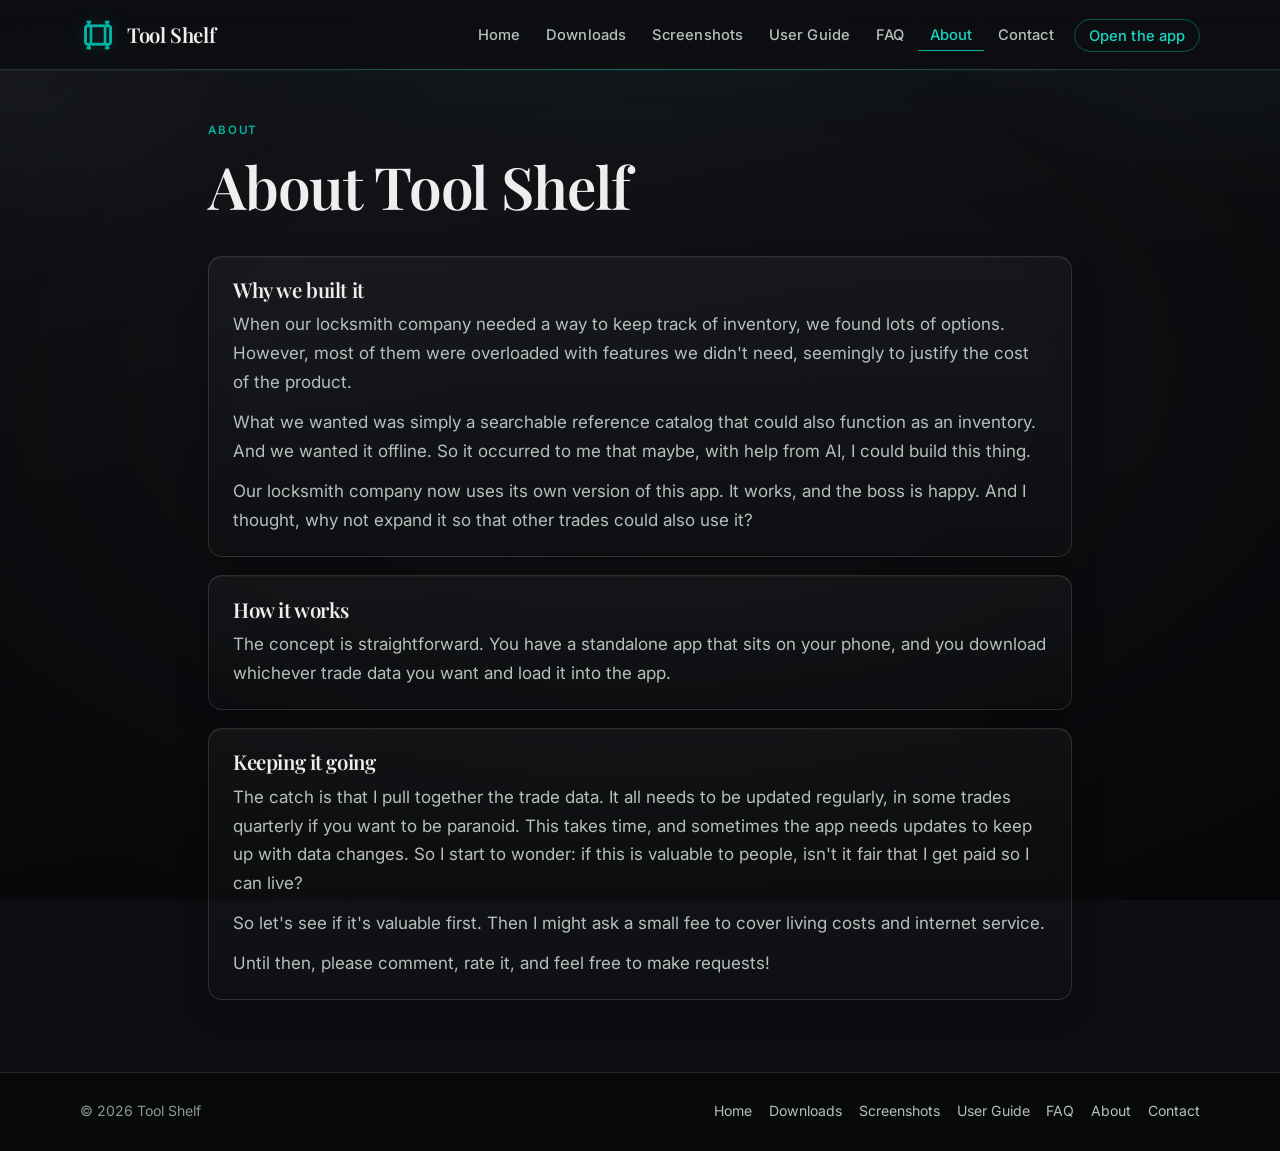
==== about.html @ e77a437c "Add an About page Introduce the approved About Tool Shelf copy and link it from the navigation on ev" ====
<!DOCTYPE html>
<!--
  Log Master website — About page
  Edit the wording on this page in the <main> section below.
  The header and footer are repeated in each HTML file, so update a link
  or the copyright line in every page. Colors, fonts, and layout live in css/styles.css.
  Images live in assets/.
-->
<html lang="en">
<head>
  <meta charset="utf-8">
  <meta name="viewport" content="width=device-width, initial-scale=1">
  <title>About — Tool Shelf</title>
  <meta name="description" content="Why Tool Shelf was built, how it works, and how it is kept going.">
  <meta name="theme-color" content="#0d0e11">
  <link rel="icon" href="assets/favicon.ico">
  <link rel="icon" type="image/png" sizes="32x32" href="assets/favicon-32.png">
  <link rel="apple-touch-icon" href="assets/apple-touch-icon.png">
  <link rel="preconnect" href="https://fonts.googleapis.com">
  <link rel="preconnect" href="https://fonts.gstatic.com" crossorigin>
  <link href="https://fonts.googleapis.com/css2?family=Inter:wght@400;500;600&family=Playfair+Display:wght@500;600;700&display=swap" rel="stylesheet">
  <link rel="stylesheet" href="css/styles.css">
  <style>
    /* About page only: keep a gap between paragraphs inside a section. */
    .faq-item p + p { margin-top: 0.7rem; }
  </style>
</head>
<body>
  <a class="skip" href="#content">Skip to content</a>
  <header class="site-header">
    <div class="wrap header-inner">
      <a class="brand" href="index.html">
        <img src="assets/logo.png" width="36" height="36" alt="">
        <span class="brand-name">Tool Shelf</span>
      </a>
      <input type="checkbox" id="nav-toggle" class="nav-toggle">
      <label for="nav-toggle" class="menu-btn"><span class="sr-only">Menu</span><span class="bars" aria-hidden="true"></span></label>
      <nav class="site-nav" aria-label="Primary">
          <ul>
            <li><a href="index.html">Home</a></li>
            <li><a href="downloads.html">Downloads</a></li>
            <li><a href="screenshots.html">Screenshots</a></li>
            <li><a href="guide.html">User Guide</a></li>
            <li><a href="faq.html">FAQ</a></li>
            <li><a href="about.html" aria-current="page">About</a></li>
            <li><a href="contact.html">Contact</a></li>
            <li><a class="header-cta" href="https://selfnow5784-collab.github.io/log-master/">Open the app</a></li>
          </ul>
      </nav>
    </div>
  </header>

  <main id="content" class="page">
    <div class="wrap">
      <header class="page-head">
        <span class="kicker">About</span>
        <h1>About Tool Shelf</h1>
      </header>

      <div class="faq-list">
        <section class="faq-item">
          <h2>Why we built it</h2>
          <p>When our locksmith company needed a way to keep track of inventory, we found lots of options. However, most of them were overloaded with features we didn't need, seemingly to justify the cost of the product.</p>
          <p>What we wanted was simply a searchable reference catalog that could also function as an inventory. And we wanted it offline. So it occurred to me that maybe, with help from AI, I could build this thing.</p>
          <p>Our locksmith company now uses its own version of this app. It works, and the boss is happy. And I thought, why not expand it so that other trades could also use it?</p>
        </section>
        <section class="faq-item">
          <h2>How it works</h2>
          <p>The concept is straightforward. You have a standalone app that sits on your phone, and you download whichever trade data you want and load it into the app.</p>
        </section>
        <section class="faq-item">
          <h2>Keeping it going</h2>
          <p>The catch is that I pull together the trade data. It all needs to be updated regularly, in some trades quarterly if you want to be paranoid. This takes time, and sometimes the app needs updates to keep up with data changes. So I start to wonder: if this is valuable to people, isn't it fair that I get paid so I can live?</p>
          <p>So let's see if it's valuable first. Then I might ask a small fee to cover living costs and internet service.</p>
          <p>Until then, please comment, rate it, and feel free to make requests!</p>
        </section>
      </div>
    </div>
  </main>

  <footer class="site-footer">
    <div class="wrap footer-inner">
      <small>© 2026 Tool Shelf</small>
      <nav class="footer-nav" aria-label="Footer">
        <a href="index.html">Home</a>
        <a href="downloads.html">Downloads</a>
        <a href="screenshots.html">Screenshots</a>
        <a href="guide.html">User Guide</a>
        <a href="faq.html">FAQ</a>
        <a href="about.html">About</a>
        <a href="contact.html">Contact</a>
      </nav>
    </div>
  </footer>
</body>
</html>
---- css/styles.css ----
/* Log Master website styles.
   Colors, fonts, spacing, and layout live in this file.
   Teal is #00b3a4. Change :root below to restyle the whole site. */

:root {
  --bg: #0d0e11;
  --bg-deep: #090a0c;
  --surface: rgba(22, 24, 28, 0.82);
  --surface-solid: #16181c;
  --ink: #ecefed;
  --ink-dim: #b7bfbd;
  --muted: #8d9695;
  --teal: #00b3a4;
  --teal-bright: #1ad4c4;
  --on-teal: #04211e;
  --glow: rgba(0, 179, 164, 0.42);
  --glow-soft: rgba(0, 179, 164, 0.18);
  --glow-green: rgba(92, 230, 180, 0.28);
  --hair: rgba(214, 222, 220, 0.14);
  --hair-strong: rgba(214, 222, 220, 0.24);
  --hair-teal: rgba(0, 179, 164, 0.45);
  --font-serif: "Playfair Display", "Iowan Old Style", Palatino, "Palatino Linotype", serif;
  --font-sans: Inter, "Helvetica Neue", Helvetica, Arial, sans-serif;
  --content: 70rem;
  --radius: 14px;
  --header-h: 4.35rem;
}

*, *::before, *::after { box-sizing: border-box; }

html {
  color-scheme: dark;
  scroll-behavior: smooth;
}

html, body { margin: 0; padding: 0; }

body {
  min-height: 100vh;
  display: flex;
  flex-direction: column;
  font-family: var(--font-sans);
  font-size: 1.0625rem;
  line-height: 1.7;
  color: var(--ink);
  background-color: var(--bg);
  /* Layered slate: cool charcoal, a faint teal wash, and a mineral sheen. */
  background-image:
    radial-gradient(ellipse 90% 55% at 50% -15%, rgba(0, 179, 164, 0.10), transparent 58%),
    radial-gradient(ellipse 50% 40% at 100% 0%, rgba(36, 48, 50, 0.45), transparent 55%),
    radial-gradient(ellipse 45% 35% at 0% 10%, rgba(48, 52, 58, 0.28), transparent 50%),
    linear-gradient(168deg, #14161a 0%, #0d0e11 42%, #0a0b0d 100%);
  background-attachment: fixed;
  -webkit-font-smoothing: antialiased;
  text-rendering: optimizeLegibility;
}

/* CSS-only stone grain: fractal noise tiled at very low opacity. */
body::before {
  content: "";
  position: fixed;
  inset: 0;
  z-index: 0;
  pointer-events: none;
  opacity: 0.085;
  background-image: url("data:image/svg+xml,%3Csvg xmlns='http://www.w3.org/2000/svg' width='200' height='200'%3E%3Cfilter id='n'%3E%3CfeTurbulence type='fractalNoise' baseFrequency='0.7' numOctaves='4' stitchTiles='stitch'/%3E%3CfeColorMatrix type='saturate' values='0'/%3E%3C/filter%3E%3Crect width='100%25' height='100%25' filter='url(%23n)'/%3E%3C/svg%3E");
  background-size: 200px 200px;
  mix-blend-mode: overlay;
}

body::after {
  content: "";
  position: fixed;
  inset: 0;
  z-index: 0;
  pointer-events: none;
  background: radial-gradient(ellipse 80% 70% at 50% 40%, transparent 40%, rgba(0, 0, 0, 0.35) 100%);
}

body > * { position: relative; z-index: 1; }

img { max-width: 100%; height: auto; display: block; }

a { color: var(--teal-bright); text-underline-offset: 0.18em; }
a:hover { color: #7aeee3; }

:focus-visible {
  outline: 2px solid var(--teal);
  outline-offset: 3px;
  border-radius: 4px;
}

::selection {
  background: rgba(0, 179, 164, 0.35);
  color: var(--ink);
}

.sr-only {
  position: absolute;
  width: 1px;
  height: 1px;
  padding: 0;
  margin: -1px;
  overflow: hidden;
  clip: rect(0, 0, 0, 0);
  white-space: nowrap;
  border: 0;
}

.skip {
  position: absolute;
  left: 1rem;
  top: 0;
  z-index: 20;
  transform: translateY(-150%);
  padding: 0.55rem 0.9rem;
  background: var(--teal);
  color: var(--on-teal);
  font-weight: 600;
  text-decoration: none;
  border-radius: 0 0 8px 8px;
}
.skip:focus { transform: translateY(0); }

.wrap {
  width: min(var(--content), calc(100% - 2.5rem));
  margin-inline: auto;
}

/* ---------- Header ---------- */
.site-header {
  position: sticky;
  top: 0;
  z-index: 10;
  height: var(--header-h);
  background: linear-gradient(180deg, rgba(12, 13, 16, 0.94), rgba(12, 13, 16, 0.86));
  backdrop-filter: blur(14px);
  -webkit-backdrop-filter: blur(14px);
  border-bottom: 1px solid var(--hair);
  box-shadow: 0 1px 0 rgba(0, 179, 164, 0.08);
}

.site-header::after {
  content: "";
  position: absolute;
  left: 8%;
  right: 8%;
  bottom: -1px;
  height: 1px;
  background: linear-gradient(90deg, transparent, rgba(0, 179, 164, 0.45), transparent);
  pointer-events: none;
}

.header-inner {
  height: var(--header-h);
  display: flex;
  align-items: center;
  gap: 1.25rem;
}

.brand {
  display: flex;
  align-items: center;
  gap: 0.7rem;
  color: var(--ink);
  text-decoration: none;
  min-width: 0;
}

.brand img {
  width: 36px;
  height: 36px;
  flex: none;
  filter: drop-shadow(0 0 8px var(--glow-soft));
}

.brand-name {
  font-family: var(--font-serif);
  font-weight: 600;
  font-size: 1.28rem;
  letter-spacing: -0.02em;
  line-height: 1;
}

.nav-toggle {
  position: absolute;
  width: 1px;
  height: 1px;
  padding: 0;
  margin: -1px;
  overflow: hidden;
  clip: rect(0, 0, 0, 0);
  white-space: nowrap;
  border: 0;
}

.site-nav {
  margin-left: auto;
}

.menu-btn {
  width: 2.6rem;
  height: 2.6rem;
  display: none;
  margin-left: auto;
  align-items: center;
  justify-content: center;
  border: 1px solid var(--hair);
  border-radius: 8px;
  background: rgba(255, 255, 255, 0.03);
  color: var(--ink);
}

.menu-btn .bars,
.menu-btn .bars::before,
.menu-btn .bars::after {
  display: block;
  width: 1.05rem;
  height: 1.5px;
  background: var(--ink);
  border-radius: 2px;
  position: relative;
}
.menu-btn .bars::before,
.menu-btn .bars::after {
  content: "";
  position: absolute;
  left: 0;
}
.menu-btn .bars::before { top: -5px; }
.menu-btn .bars::after { top: 5px; }

.site-nav ul {
  display: flex;
  align-items: center;
  gap: 0.15rem 0.15rem;
  list-style: none;
  margin: 0;
  padding: 0;
}

.site-nav a {
  color: var(--ink-dim);
  text-decoration: none;
  font-size: 0.92rem;
  font-weight: 500;
  letter-spacing: 0.01em;
  padding: 0.4rem 0.72rem;
  border-radius: 8px;
}

.site-nav a:hover {
  color: var(--ink);
  background: rgba(0, 179, 164, 0.08);
}

.site-nav a[aria-current="page"] {
  color: var(--teal-bright);
  box-shadow: inset 0 -1px 0 var(--teal);
  border-radius: 8px 8px 0 0;
}

.header-cta {
  margin-left: 0.4rem;
  padding: 0.42rem 0.85rem !important;
  border: 1px solid var(--hair-teal);
  color: var(--teal-bright) !important;
  box-shadow: none !important;
  border-radius: 999px !important;
}
.header-cta:hover {
  background: rgba(0, 179, 164, 0.14) !important;
  box-shadow: 0 0 16px var(--glow-soft) !important;
}

/* ---------- Page frame ---------- */
.page {
  padding: 3.2rem 0 4.5rem;
  flex: 1 0 auto;
}

.kicker {
  display: block;
  font-size: 0.72rem;
  font-weight: 600;
  letter-spacing: 0.16em;
  text-transform: uppercase;
  color: var(--teal);
  margin-bottom: 0.7rem;
}

h1, h2, h3 {
  font-family: var(--font-serif);
  font-weight: 600;
  line-height: 1.18;
  letter-spacing: -0.02em;
  color: var(--ink);
  margin: 0 0 0.7rem;
}

h1 { font-size: clamp(2.25rem, 5vw, 3.65rem); }
h2 { font-size: clamp(1.55rem, 2.6vw, 2rem); }
h3 { font-size: 1.2rem; }

.lede, .section p, .prose p, .steps p, .faq-item p {
  color: var(--ink-dim);
}

.lede {
  font-size: 1.18rem;
  line-height: 1.6;
  max-width: 32rem;
  margin: 0 auto 1.8rem;
}

/* ---------- Buttons ---------- */
.btn {
  display: inline-flex;
  align-items: center;
  justify-content: center;
  gap: 0.5rem;
  padding: 0.78rem 1.35rem;
  border-radius: 999px;
  font-family: var(--font-sans);
  font-size: 0.98rem;
  font-weight: 600;
  letter-spacing: 0.01em;
  text-decoration: none;
  border: 1px solid transparent;
  cursor: pointer;
  transition: box-shadow 0.2s ease, background 0.2s ease, border-color 0.2s ease, color 0.2s ease, transform 0.2s ease;
}

.btn-primary {
  background: var(--teal);
  color: var(--on-teal);
  box-shadow:
    0 0 0 1px rgba(255, 255, 255, 0.06) inset,
    0 0 22px var(--glow-soft),
    0 8px 20px rgba(0, 0, 0, 0.35);
}
.btn-primary:hover {
  color: var(--on-teal);
  background: var(--teal-bright);
  box-shadow:
    0 0 0 1px rgba(255, 255, 255, 0.1) inset,
    0 0 28px var(--glow),
    0 0 40px var(--glow-green);
  transform: translateY(-1px);
}

.btn-ghost {
  background: rgba(0, 179, 164, 0.06);
  color: var(--teal-bright);
  border-color: var(--hair-teal);
  box-shadow: inset 0 1px 0 rgba(255, 255, 255, 0.04);
}
.btn-ghost:hover {
  color: #d7fffa;
  border-color: var(--teal);
  box-shadow: 0 0 22px var(--glow-soft), inset 0 1px 0 rgba(255, 255, 255, 0.06);
  transform: translateY(-1px);
}

.actions {
  display: flex;
  flex-wrap: wrap;
  gap: 0.8rem;
  align-items: center;
}

/* ---------- Cards / panels ---------- */
.panel, .card, .faq-item, .step, .placeholder, .contact-box {
  background:
    linear-gradient(180deg, rgba(255, 255, 255, 0.035), rgba(255, 255, 255, 0.012));
  border: 1px solid var(--hair);
  border-radius: var(--radius);
  box-shadow:
    inset 0 1px 0 rgba(255, 255, 255, 0.06),
    inset 0 0 0 1px rgba(0, 0, 0, 0.2),
    0 10px 30px rgba(0, 0, 0, 0.28);
}

/* ---------- Home ---------- */
.hero {
  text-align: center;
  padding: 5.5rem 0 3.6rem;
}

.hero-logo {
  width: 200px;
  height: 200px;
  margin: 0 auto 0.9rem;
  filter: none;
  box-shadow: none;
}

.hero h1 {
  margin: 0 0 3.25rem;
  color: #9A9A9A;
  font-family: sans-serif;
  font-weight: 400;
  font-size: 1.75rem;
  letter-spacing: 0;
  line-height: 1.2;
  text-shadow: none;
  background: none;
}

.card-row {
  display: grid;
  grid-template-columns: repeat(4, 1fr);
  gap: 1.15rem;
  margin: 0 0 3.6rem;
}

.card {
  display: flex;
  flex-direction: column;
  align-items: center;
  text-align: center;
  gap: 0.7rem;
  padding: 1.45rem 1rem 1.3rem;
  color: var(--ink);
  text-decoration: none;
  min-height: 100%;
  transition: border-color 0.2s ease, box-shadow 0.2s ease, transform 0.2s ease;
}

.card img {
  width: 56px;
  height: 56px;
  filter: drop-shadow(0 0 8px var(--glow-soft));
}

.card h2 {
  font-size: 1.12rem;
  margin: 0;
  letter-spacing: -0.01em;
}

.card p {
  margin: 0;
  font-size: 0.88rem;
  line-height: 1.45;
  color: var(--muted);
}

.card:hover {
  border-color: var(--hair-teal);
  box-shadow:
    inset 0 1px 0 rgba(0, 179, 164, 0.18),
    0 0 24px var(--glow-soft),
    0 12px 28px rgba(0, 0, 0, 0.35);
  transform: translateY(-2px);
  color: var(--ink);
}

.sections {
  display: grid;
  grid-template-columns: 1fr 1fr 1fr;
  gap: 1.15rem;
}

.section {
  padding: 1.5rem 1.4rem 1.45rem;
}

.section p { margin: 0; }

/* ---------- Inner pages ---------- */
.page-head {
  max-width: 54rem;
  margin: 0 auto 2.2rem;
}

.page-head .lede {
  margin: 0;
  text-align: left;
  max-width: none;
}

.stack {
  display: grid;
  gap: 1.15rem;
  max-width: 54rem;
  margin-inline: auto;
}

.install-block, .download-block, .catalog-block, .fund-block {
  padding: 1.6rem 1.55rem 1.5rem;
}

.install-block .actions,
.download-block .actions,
.fund-block .actions { margin: 0.9rem 0 1.1rem; }

.steps {
  margin: 0;
  padding: 0;
  list-style: none;
}

.steps li {
  display: grid;
  grid-template-columns: 1.1rem 1fr;
  column-gap: 0.7rem;
  margin: 0 0 0.7rem;
  color: var(--ink-dim);
}

.steps li:last-child { margin-bottom: 0; }

.steps .n {
  font-family: var(--font-serif);
  color: var(--teal);
  font-weight: 600;
}

.note {
  margin: 0.85rem 0 0;
  font-size: 0.95rem;
  color: var(--muted);
}

.placeholder {
  padding: 1.3rem 1.4rem;
  color: var(--muted);
  font-style: italic;
}

/* User guide steps */
.guide-list {
  list-style: none;
  margin: 0 auto;
  padding: 0;
  display: grid;
  gap: 1.15rem;
  max-width: 54rem;
  counter-reset: step;
}

.step {
  padding: 1.45rem 1.5rem 1.35rem 1.5rem;
  counter-increment: step;
}

.step h2 {
  display: flex;
  align-items: baseline;
  gap: 0.75rem;
  font-size: 1.28rem;
  margin-bottom: 0.55rem;
}

.step h2::before {
  content: counter(step);
  font-family: var(--font-serif);
  font-size: 0.95rem;
  font-weight: 600;
  color: var(--on-teal);
  background: var(--teal);
  width: 1.55rem;
  height: 1.55rem;
  flex: none;
  display: inline-flex;
  align-items: center;
  justify-content: center;
  border-radius: 50%;
  box-shadow: 0 0 14px var(--glow-soft);
  position: relative;
  top: 0.05rem;
}

.step p { margin: 0 0 0.7rem; }
.step p:last-child { margin-bottom: 0; }

/* FAQ */
.faq-list {
  display: grid;
  gap: 1.15rem;
  max-width: 54rem;
  margin-inline: auto;
}

.faq-item { padding: 1.35rem 1.5rem 1.3rem; }
.faq-item h2 { font-size: 1.28rem; margin-bottom: 0.5rem; }
.faq-item p { margin: 0; }

/* Contact */
.contact-box {
  max-width: 54rem;
  margin-inline: auto;
  padding: 1.8rem 1.6rem;
}

.contact-placeholder {
  margin: 0.4rem 0 0;
  font-size: 1.15rem;
  color: var(--ink);
  border-bottom: 1px dashed var(--hair-teal);
  display: inline-block;
  padding-bottom: 0.15rem;
}

/* ---------- Footer ---------- */
.site-footer {
  border-top: 1px solid var(--hair);
  background: rgba(8, 9, 11, 0.72);
  padding: 1.6rem 0 1.8rem;
}

.footer-inner {
  display: flex;
  flex-wrap: wrap;
  align-items: center;
  justify-content: space-between;
  gap: 0.8rem 1.5rem;
}

.site-footer small {
  color: var(--muted);
  font-size: 0.88rem;
}

.footer-nav {
  display: flex;
  flex-wrap: wrap;
  gap: 0.15rem 1.05rem;
}

.footer-nav a {
  color: var(--ink-dim);
  text-decoration: none;
  font-size: 0.88rem;
}
.footer-nav a:hover { color: var(--teal-bright); }

/* ---------- Responsive ---------- */
@media (max-width: 960px) {
  .sections { grid-template-columns: 1fr; }
}

@media (max-width: 880px) {
  .card-row { grid-template-columns: 1fr 1fr; }
  .header-cta { display: none; }

  .menu-btn { display: flex; }

  .site-nav {
    display: none;
    position: absolute;
    left: 0;
    right: 0;
    top: var(--header-h);
    margin-left: 0;
    background: rgba(10, 11, 14, 0.97);
    border-bottom: 1px solid var(--hair);
    box-shadow: 0 16px 32px rgba(0, 0, 0, 0.45);
    padding: 0.6rem 1.25rem 0.9rem;
  }

  .nav-toggle:checked ~ .site-nav { display: block; }

  .site-nav ul {
    flex-direction: column;
    align-items: stretch;
    gap: 0.15rem;
  }

  .site-nav a {
    display: block;
    padding: 0.7rem 0.8rem;
  }

  .site-nav a[aria-current="page"] {
    border-radius: 8px;
    box-shadow: inset 2px 0 0 var(--teal);
    background: rgba(0, 179, 164, 0.08);
  }
}

@media (max-width: 520px) {
  .wrap { width: min(var(--content), calc(100% - 1.6rem)); }
  .page { padding: 2rem 0 3.2rem; }
  .hero { padding: 3.4rem 0 2.6rem; }
  .hero-logo { width: 148px; height: 148px; }
  .hero h1 { margin-bottom: 2.4rem; font-size: 1.5rem; }
  .card-row { gap: 0.85rem; }
  .card { padding: 1.15rem 0.7rem 1.05rem; }
  .card img { width: 48px; height: 48px; }
  .sections { gap: 0.85rem; }
  .section, .install-block, .download-block, .catalog-block, .fund-block, .step, .faq-item, .contact-box {
    padding-left: 1.15rem;
    padding-right: 1.15rem;
  }
  .lede { font-size: 1.05rem; }
  .actions { width: 100%; }
  .actions .btn { width: 100%; }
}

@media (prefers-reduced-motion: reduce) {
  html { scroll-behavior: auto; }
  .btn, .card { transition: none; }
  .btn:hover, .card:hover { transform: none; }
  .brand img, .hero-logo, .card img { filter: none; }
}
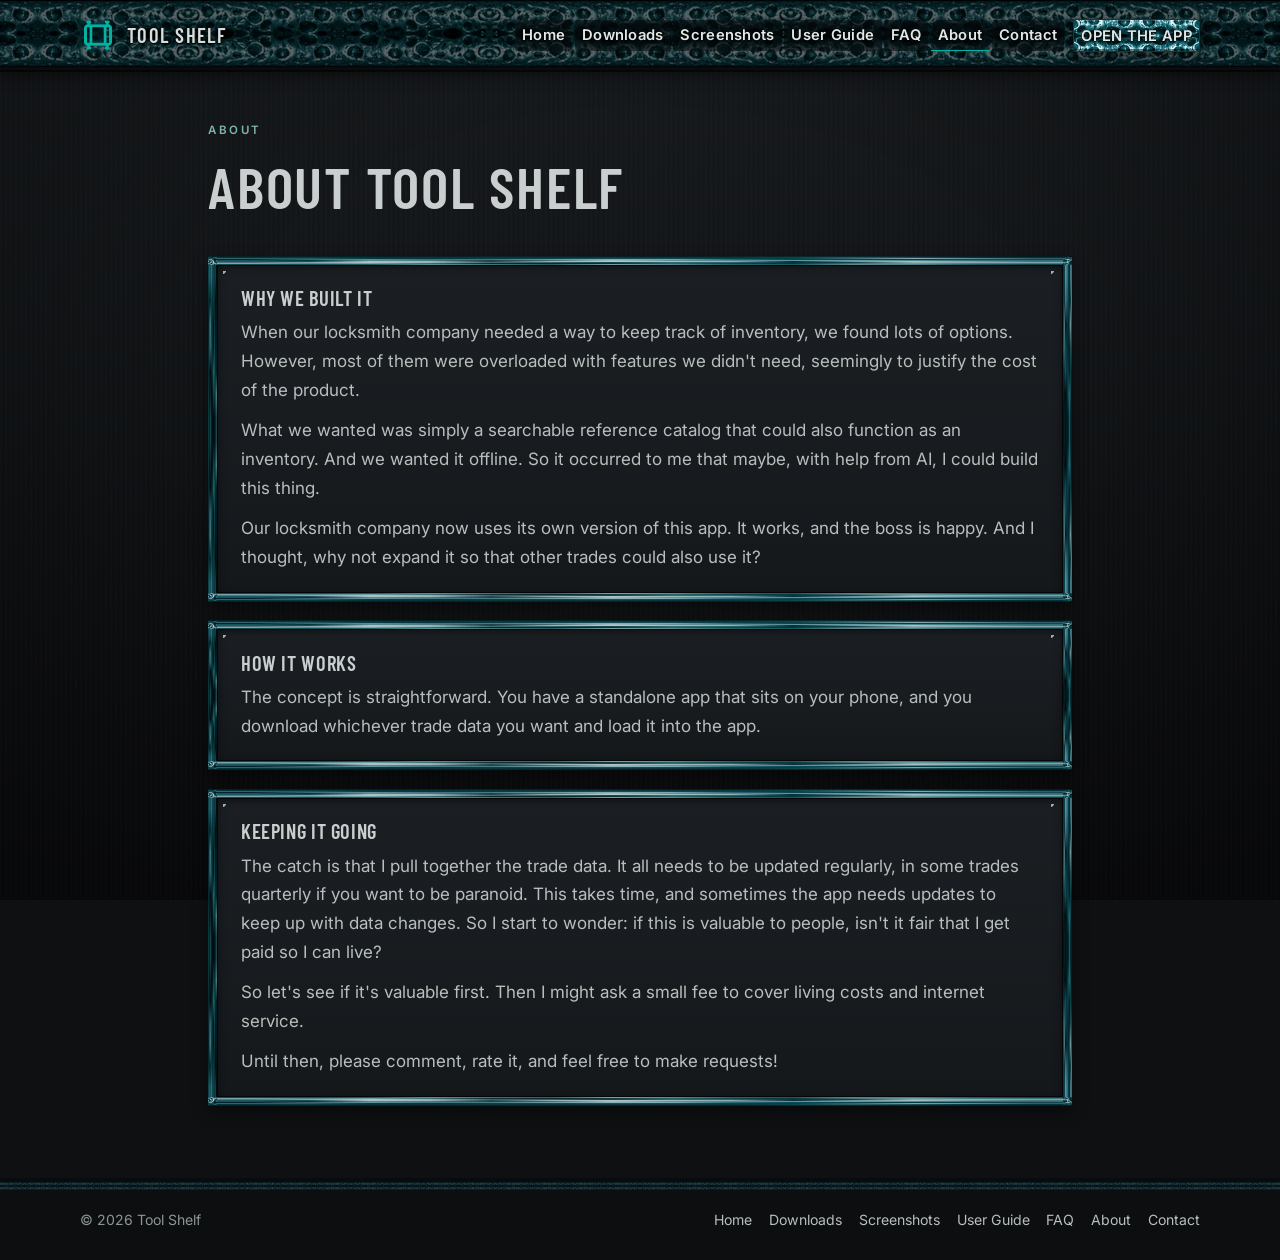
==== commit 48dcf69b: "Apply the designer industrial theme Load the industrial stylesheet and metal textures on every page," ====
--- a/about.html
+++ b/about.html
@@ -18,8 +18,9 @@
   <link rel="apple-touch-icon" href="assets/apple-touch-icon.png">
   <link rel="preconnect" href="https://fonts.googleapis.com">
   <link rel="preconnect" href="https://fonts.gstatic.com" crossorigin>
-  <link href="https://fonts.googleapis.com/css2?family=Inter:wght@400;500;600&family=Playfair+Display:wght@500;600;700&display=swap" rel="stylesheet">
+  <link href="https://fonts.googleapis.com/css2?family=Barlow+Condensed:wght@500;600;700&family=Inter:wght@400;500;600&family=Playfair+Display:wght@500;600;700&display=swap" rel="stylesheet">
   <link rel="stylesheet" href="css/styles.css">
+  <link rel="stylesheet" href="css/industrial.css">
   <style>
     /* About page only: keep a gap between paragraphs inside a section. */
     .faq-item p + p { margin-top: 0.7rem; }
--- a/css/industrial.css
+++ b/css/industrial.css
@@ -0,0 +1,53 @@
+/* Tool Shelf industrial theme (mockup). Loads after styles.css. */
+:root{
+  --font-serif:"Barlow Condensed","Arial Narrow",sans-serif;
+  --steel:#15181b; --steel-2:#1b1f23; --rivet:#8fb5b0; --radius:4px;
+}
+body{background-color:#0e1012;
+  background-image:
+   repeating-linear-gradient(90deg,rgba(255,255,255,.012) 0 2px,transparent 2px 5px),
+   linear-gradient(180deg,#16191c 0%,#0e1012 60%,#0b0c0e 100%);}
+/* header: teal pitted-metal rail */
+.site-header{background:#0c0e10 url(../assets/industrial/plate-dim.png) repeat-x center/auto 100%;
+  backdrop-filter:none;-webkit-backdrop-filter:none;border-bottom:3px solid #0a0b0c;
+  box-shadow:0 2px 0 rgba(0,0,0,.6),0 6px 14px rgba(0,0,0,.45);}
+.site-header::after{display:none}
+.site-header .header-inner{position:relative}
+.brand-name{font-weight:600;letter-spacing:.06em;text-transform:uppercase;color:#d9dedd;text-shadow:0 1px 0 #000,0 0 6px rgba(0,0,0,.9)}
+.site-nav a{color:#e3e8e7 !important;background:rgba(8,10,11,.55);border-radius:3px;padding-inline:.45rem !important;text-shadow:0 1px 2px #000,0 0 6px rgba(0,0,0,.9);font-weight:600;letter-spacing:.02em}
+.site-nav a[aria-current],.site-nav a.active{border-bottom-color:#e3e8e7 !important}
+/* buttons: teal metal tabs */
+.btn-primary,.header-cta{background:#0f6f68 url(../assets/industrial/plate.png) repeat center/auto 160% !important;
+  color:#f2f7f6 !important;border:1px solid #0a3d39 !important;border-radius:4px !important;
+  text-shadow:0 1px 2px #000,0 0 6px rgba(0,0,0,.85);letter-spacing:.06em;text-transform:uppercase;font-weight:700;
+  box-shadow:inset 0 1px 0 rgba(255,255,255,.18),inset 0 -2px 0 rgba(0,0,0,.45),0 3px 8px rgba(0,0,0,.5) !important;}
+.btn-primary:hover,.header-cta:hover{transform:none;filter:brightness(1.08)}
+/* panels: dark steel plates with a teal metal frame + rivets */
+.panel,.card,.faq-item,.step,.placeholder,.contact-box{
+  position:relative;border-radius:4px;
+  background:linear-gradient(180deg,var(--steel-2),var(--steel));
+  border:9px solid transparent;
+  border-image:url(../assets/industrial/frame.png) 14 stretch;
+  box-shadow:inset 0 0 0 1px rgba(0,0,0,.7),inset 0 2px 10px rgba(0,0,0,.5),0 6px 16px rgba(0,0,0,.45);}
+.panel::before,.card::before,.faq-item::before{content:"";position:absolute;inset:0;pointer-events:none;
+  background:
+   radial-gradient(circle at 0 0,var(--rivet) 0 2.6px,#000a 3.2px,transparent 3.8px) 6px 6px/12px 12px no-repeat,
+   radial-gradient(circle at 0 0,var(--rivet) 0 2.6px,#000a 3.2px,transparent 3.8px) calc(100% - 0px) 6px/12px 12px no-repeat;}
+.card:hover{transform:none;box-shadow:inset 0 0 0 1px rgba(0,0,0,.7),0 0 0 1px #1a8f86,0 6px 16px rgba(0,0,0,.45)}
+.card img{filter:none}
+h1,h2,h3{letter-spacing:.03em;text-transform:uppercase;color:#c9cfce;font-weight:600}
+.card h2{font-size:1.25rem}
+.kicker{color:#7fb3ae;letter-spacing:.22em}
+.hero h1{font-family:"Barlow Condensed",sans-serif;text-transform:uppercase;letter-spacing:.18em;font-size:2rem;color:#9A9A9A}
+.site-footer{border-top:4px solid #0a0b0c;background:#0c0e10 url(../assets/industrial/plate-dim.png) repeat-x top/auto 8px}
+
+/* Open mobile menu must hide the page behind it. No motion. */
+html{scroll-behavior:auto}
+.btn,.card,.header-cta,.btn-ghost,.btn-primary{transition:none}
+.btn:hover,.btn-primary:hover,.btn-ghost:hover,.header-cta:hover,.card:hover{transform:none}
+@media (max-width:880px){
+  .nav-toggle:checked ~ .site-nav{
+    background:#0d0e11;
+    background-image:none;
+  }
+}
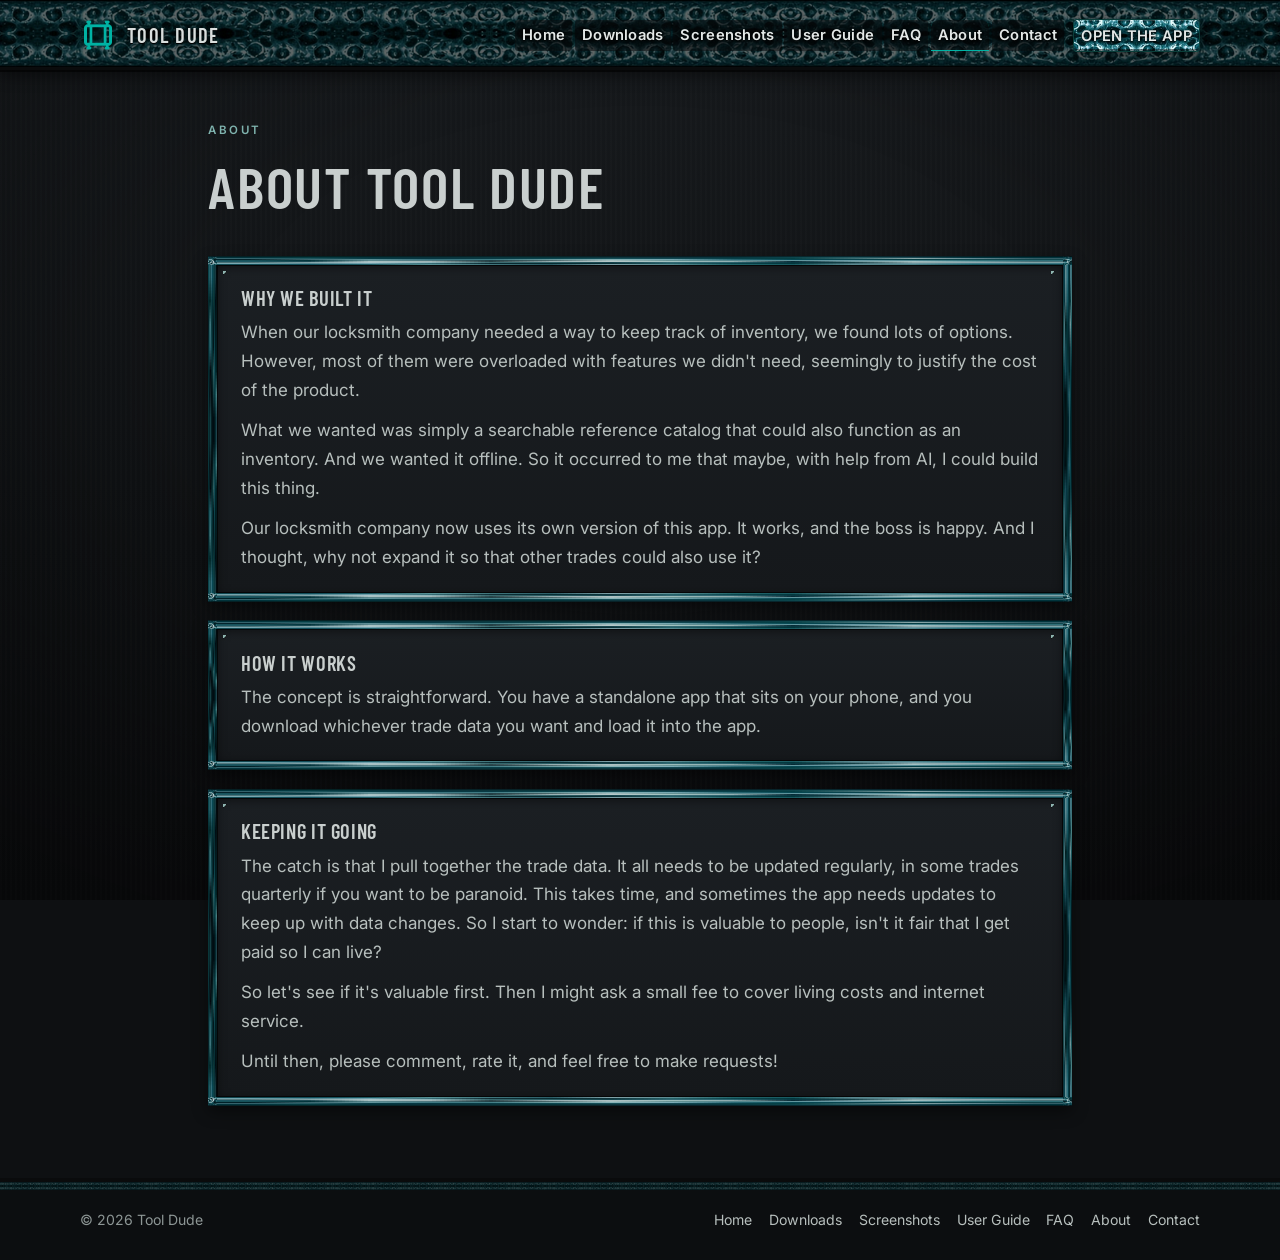
==== commit f7901ab8: "Rename the visible site name to Tool Dude Replace Tool Shelf and Log Master in page titles, meta tex" ====
--- a/about.html
+++ b/about.html
@@ -10,8 +10,8 @@
 <head>
   <meta charset="utf-8">
   <meta name="viewport" content="width=device-width, initial-scale=1">
-  <title>About — Tool Shelf</title>
-  <meta name="description" content="Why Tool Shelf was built, how it works, and how it is kept going.">
+  <title>About — Tool Dude</title>
+  <meta name="description" content="Why Tool Dude was built, how it works, and how it is kept going.">
   <meta name="theme-color" content="#0d0e11">
   <link rel="icon" href="assets/favicon.ico">
   <link rel="icon" type="image/png" sizes="32x32" href="assets/favicon-32.png">
@@ -32,7 +32,7 @@
     <div class="wrap header-inner">
       <a class="brand" href="index.html">
         <img src="assets/logo.png" width="36" height="36" alt="">
-        <span class="brand-name">Tool Shelf</span>
+        <span class="brand-name">Tool Dude</span>
       </a>
       <input type="checkbox" id="nav-toggle" class="nav-toggle">
       <label for="nav-toggle" class="menu-btn"><span class="sr-only">Menu</span><span class="bars" aria-hidden="true"></span></label>
@@ -55,7 +55,7 @@
     <div class="wrap">
       <header class="page-head">
         <span class="kicker">About</span>
-        <h1>About Tool Shelf</h1>
+        <h1>About Tool Dude</h1>
       </header>
 
       <div class="faq-list">
@@ -81,7 +81,7 @@
 
   <footer class="site-footer">
     <div class="wrap footer-inner">
-      <small>© 2026 Tool Shelf</small>
+      <small>© 2026 Tool Dude</small>
       <nav class="footer-nav" aria-label="Footer">
         <a href="index.html">Home</a>
         <a href="downloads.html">Downloads</a>
